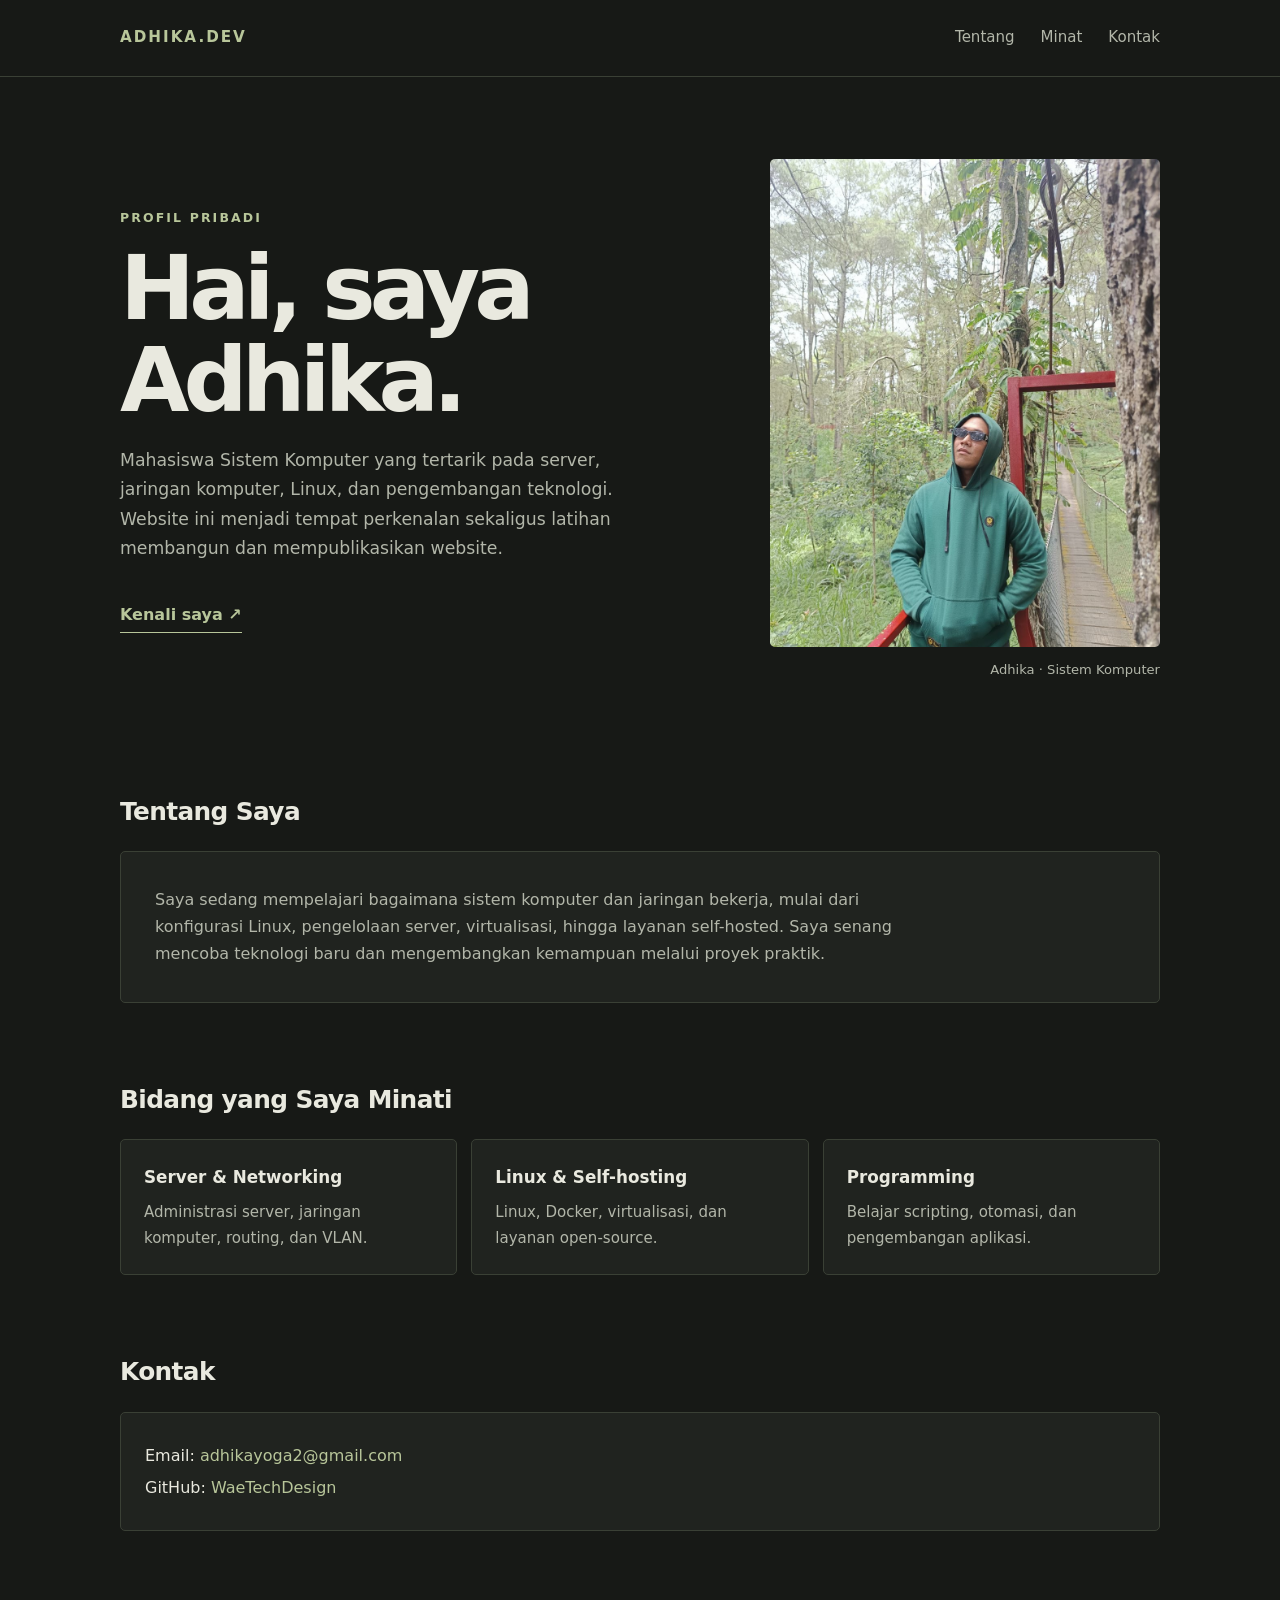
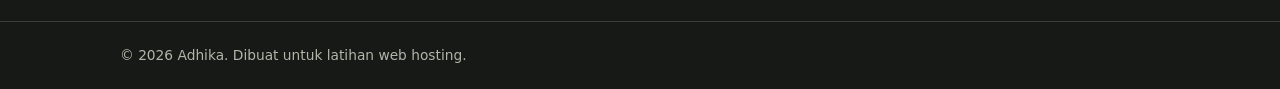
==== index.html @ 1e62a352 "personal profile simple web page" ====
<!DOCTYPE html>
<html lang="id">
<head>
  <meta charset="UTF-8">
  <meta name="viewport" content="width=device-width, initial-scale=1.0">
  <meta name="description" content="Profil pribadi Adhika, mahasiswa Sistem Komputer yang tertarik pada server, jaringan, dan Linux.">
  <title>Adhika — Profil Pribadi</title>
  <style>
    :root {
      color-scheme: dark;
      --bg: #171916;
      --surface: #20231f;
      --surface-soft: #252923;
      --text: #e9e9df;
      --muted: #b2b6a9;
      --accent: #b8c69a;
      --line: #3a4035;
      --max-width: 1040px;
    }
    * { box-sizing: border-box; }
    html { scroll-behavior: smooth; }
    body {
      margin: 0;
      background: var(--bg);
      color: var(--text);
      font-family: Inter, ui-sans-serif, system-ui, -apple-system, "Segoe UI", sans-serif;
      line-height: 1.7;
    }
    a { color: inherit; }
    .container { width: min(var(--max-width), 88%); margin-inline: auto; }
    header { border-bottom: 1px solid var(--line); }
    nav {
      min-height: 76px;
      display: flex;
      align-items: center;
      justify-content: space-between;
      gap: 24px;
    }
    .brand {
      color: var(--accent);
      font-size: .95rem;
      font-weight: 750;
      letter-spacing: .13em;
      text-decoration: none;
    }
    .nav-links { display: flex; gap: 26px; }
    .nav-links a {
      color: var(--muted);
      font-size: .94rem;
      text-decoration: none;
    }
    .nav-links a:hover, .contact-link:hover { color: var(--accent); }
    .hero {
      display: grid;
      grid-template-columns: 1.15fr .85fr;
      align-items: center;
      gap: clamp(36px, 7vw, 84px);
      padding-block: 82px 76px;
    }
    .eyebrow {
      color: var(--accent);
      font-size: .78rem;
      font-weight: 700;
      letter-spacing: .17em;
      text-transform: uppercase;
    }
    h1 {
      margin: 15px 0 20px;
      font-size: clamp(3rem, 7vw, 5.6rem);
      line-height: 1.02;
      letter-spacing: -.065em;
      font-weight: 720;
    }
    .intro {
      max-width: 570px;
      color: var(--muted);
      font-size: 1.08rem;
    }
    .text-link {
      display: inline-block;
      margin-top: 20px;
      padding-bottom: 4px;
      color: var(--accent);
      border-bottom: 1px solid var(--accent);
      text-decoration: none;
      font-weight: 650;
    }
    .portrait-wrap {
      position: relative;
      width: min(100%, 390px);
      justify-self: end;
    }
    .portrait {
      display: block;
      width: 100%;
      aspect-ratio: 4 / 5;
      object-fit: cover;
      object-position: center 43%;
      border-radius: 5px;
      filter: saturate(.82);
    }
    .portrait-caption {
      margin-top: 12px;
      color: var(--muted);
      font-size: .82rem;
      text-align: right;
    }
    section { padding-block: 34px 42px; scroll-margin-top: 24px; }
    .section-heading {
      margin: 0 0 18px;
      font-size: 1.55rem;
      font-weight: 650;
      letter-spacing: -.025em;
    }
    .about, .skill-card, .contact {
      background: var(--surface);
      border: 1px solid var(--line);
      border-radius: 5px;
    }
    .about { padding: clamp(22px, 4vw, 34px); }
    .about p { margin: 0; color: var(--muted); max-width: 790px; }
    .skills {
      display: grid;
      grid-template-columns: repeat(3, 1fr);
      gap: 14px;
    }
    .skill-card { padding: 23px; }
    .skill-card h3 { margin: 0 0 9px; font-size: 1.05rem; }
    .skill-card p { margin: 0; color: var(--muted); font-size: .94rem; }
    .contact { padding: 24px; }
    .contact p { margin: 5px 0; }
    .contact-link { color: var(--accent); text-decoration: none; overflow-wrap: anywhere; }
    footer {
      margin-top: 48px;
      padding-block: 22px;
      border-top: 1px solid var(--line);
      color: var(--muted);
      font-size: .86rem;
    }
    @media (max-width: 720px) {
      .container { width: min(100% - 36px, var(--max-width)); }
      nav { align-items: flex-start; flex-direction: column; justify-content: center; padding-block: 18px; gap: 12px; }
      .nav-links { flex-wrap: wrap; gap: 18px; }
      .hero { grid-template-columns: 1fr; padding-block: 55px 42px; gap: 30px; }
      .portrait-wrap { width: min(100%, 360px); justify-self: start; }
      .portrait-caption { text-align: left; }
      .skills { grid-template-columns: 1fr; }
      section { padding-block: 25px 30px; }
    }
  </style>
</head>
<body>
  <header>
    <nav class="container" aria-label="Navigasi utama">
      <a class="brand" href="#">ADHIKA.DEV</a>
      <div class="nav-links">
        <a href="#tentang">Tentang</a>
        <a href="#minat">Minat</a>
        <a href="#kontak">Kontak</a>
      </div>
    </nav>
  </header>

  <main class="container">
    <div class="hero">
      <div>
        <div class="eyebrow">Profil Pribadi</div>
        <h1>Hai, saya<br>Adhika.</h1>
        <p class="intro">Mahasiswa Sistem Komputer yang tertarik pada server, jaringan komputer, Linux, dan pengembangan teknologi. Website ini menjadi tempat perkenalan sekaligus latihan membangun dan mempublikasikan website.</p>
        <a class="text-link" href="#tentang">Kenali saya <span aria-hidden="true">↗</span></a>
      </div>
      <div class="portrait-wrap">
        <img class="portrait" src="assets/adhika-profile.jpg" alt="Foto profil Adhika di area hutan">
        <div class="portrait-caption">Adhika · Sistem Komputer</div>
      </div>
    </div>

    <section id="tentang">
      <h2 class="section-heading">Tentang Saya</h2>
      <div class="about">
        <p>Saya sedang mempelajari bagaimana sistem komputer dan jaringan bekerja, mulai dari konfigurasi Linux, pengelolaan server, virtualisasi, hingga layanan self-hosted. Saya senang mencoba teknologi baru dan mengembangkan kemampuan melalui proyek praktik.</p>
      </div>
    </section>

    <section id="minat">
      <h2 class="section-heading">Bidang yang Saya Minati</h2>
      <div class="skills">
        <article class="skill-card">
          <h3>Server &amp; Networking</h3>
          <p>Administrasi server, jaringan komputer, routing, dan VLAN.</p>
        </article>
        <article class="skill-card">
          <h3>Linux &amp; Self-hosting</h3>
          <p>Linux, Docker, virtualisasi, dan layanan open-source.</p>
        </article>
        <article class="skill-card">
          <h3>Programming</h3>
          <p>Belajar scripting, otomasi, dan pengembangan aplikasi.</p>
        </article>
      </div>
    </section>

    <section id="kontak">
      <h2 class="section-heading">Kontak</h2>
      <div class="contact">
        <p>Email: <a class="contact-link" href="mailto:adhikayoga2@gmail.com">adhikayoga2@gmail.com</a></p>
        <p>GitHub: <a class="contact-link" href="https://github.com/WaeTechDesign" target="_blank" rel="noopener noreferrer">WaeTechDesign</a></p>
      </div>
    </section>
  </main>

  <footer>
    <div class="container">© <span id="year"></span> Adhika. Dibuat untuk latihan web hosting.</div>
  </footer>
  <script>document.getElementById("year").textContent = new Date().getFullYear();</script>
</body>
</html>
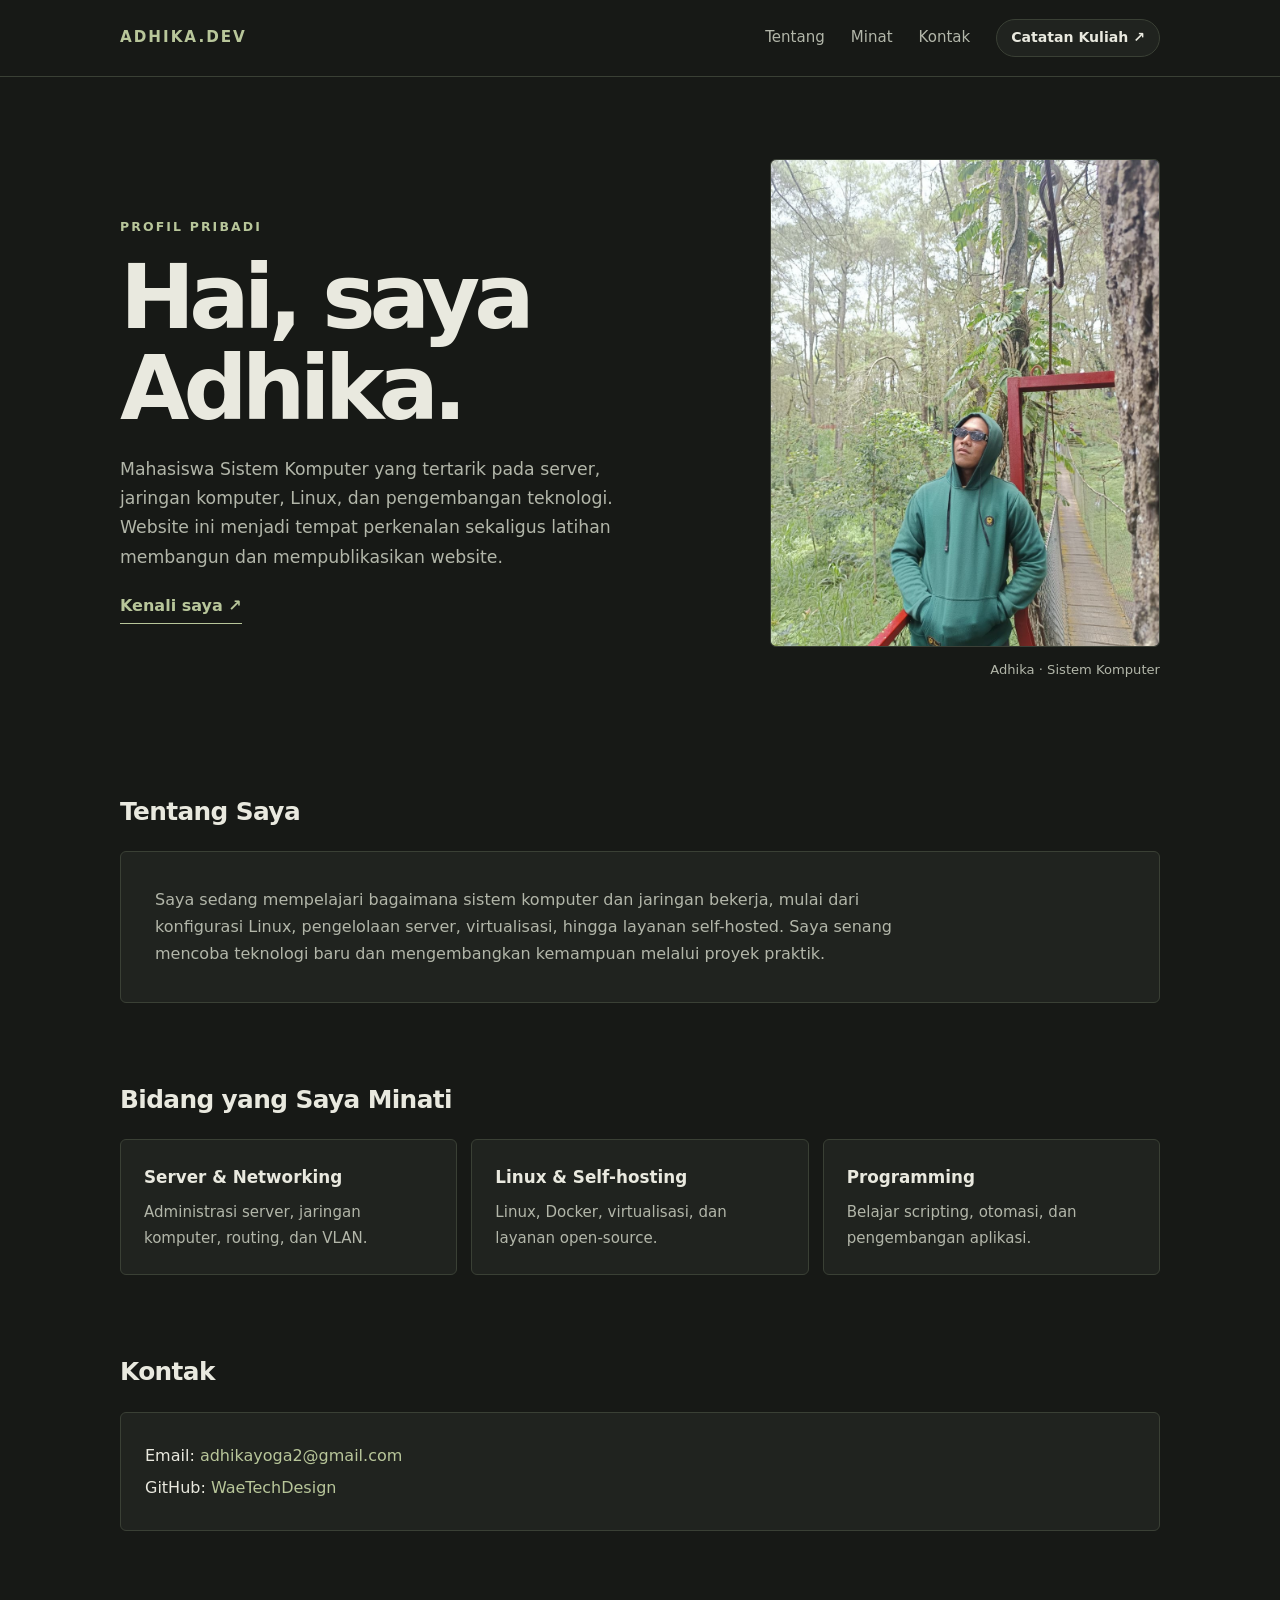
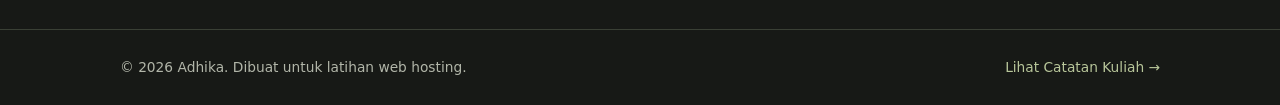
==== commit cf1c5acb: "Update website profile and course notes Add course notes page and update website assets" ====
--- a/index.html
+++ b/index.html
@@ -4,159 +4,19 @@
   <meta charset="UTF-8">
   <meta name="viewport" content="width=device-width, initial-scale=1.0">
   <meta name="description" content="Profil pribadi Adhika, mahasiswa Sistem Komputer yang tertarik pada server, jaringan, dan Linux.">
-  <title>Adhika — Profil Pribadi</title>
-  <style>
-    :root {
-      color-scheme: dark;
-      --bg: #171916;
-      --surface: #20231f;
-      --surface-soft: #252923;
-      --text: #e9e9df;
-      --muted: #b2b6a9;
-      --accent: #b8c69a;
-      --line: #3a4035;
-      --max-width: 1040px;
-    }
-    * { box-sizing: border-box; }
-    html { scroll-behavior: smooth; }
-    body {
-      margin: 0;
-      background: var(--bg);
-      color: var(--text);
-      font-family: Inter, ui-sans-serif, system-ui, -apple-system, "Segoe UI", sans-serif;
-      line-height: 1.7;
-    }
-    a { color: inherit; }
-    .container { width: min(var(--max-width), 88%); margin-inline: auto; }
-    header { border-bottom: 1px solid var(--line); }
-    nav {
-      min-height: 76px;
-      display: flex;
-      align-items: center;
-      justify-content: space-between;
-      gap: 24px;
-    }
-    .brand {
-      color: var(--accent);
-      font-size: .95rem;
-      font-weight: 750;
-      letter-spacing: .13em;
-      text-decoration: none;
-    }
-    .nav-links { display: flex; gap: 26px; }
-    .nav-links a {
-      color: var(--muted);
-      font-size: .94rem;
-      text-decoration: none;
-    }
-    .nav-links a:hover, .contact-link:hover { color: var(--accent); }
-    .hero {
-      display: grid;
-      grid-template-columns: 1.15fr .85fr;
-      align-items: center;
-      gap: clamp(36px, 7vw, 84px);
-      padding-block: 82px 76px;
-    }
-    .eyebrow {
-      color: var(--accent);
-      font-size: .78rem;
-      font-weight: 700;
-      letter-spacing: .17em;
-      text-transform: uppercase;
-    }
-    h1 {
-      margin: 15px 0 20px;
-      font-size: clamp(3rem, 7vw, 5.6rem);
-      line-height: 1.02;
-      letter-spacing: -.065em;
-      font-weight: 720;
-    }
-    .intro {
-      max-width: 570px;
-      color: var(--muted);
-      font-size: 1.08rem;
-    }
-    .text-link {
-      display: inline-block;
-      margin-top: 20px;
-      padding-bottom: 4px;
-      color: var(--accent);
-      border-bottom: 1px solid var(--accent);
-      text-decoration: none;
-      font-weight: 650;
-    }
-    .portrait-wrap {
-      position: relative;
-      width: min(100%, 390px);
-      justify-self: end;
-    }
-    .portrait {
-      display: block;
-      width: 100%;
-      aspect-ratio: 4 / 5;
-      object-fit: cover;
-      object-position: center 43%;
-      border-radius: 5px;
-      filter: saturate(.82);
-    }
-    .portrait-caption {
-      margin-top: 12px;
-      color: var(--muted);
-      font-size: .82rem;
-      text-align: right;
-    }
-    section { padding-block: 34px 42px; scroll-margin-top: 24px; }
-    .section-heading {
-      margin: 0 0 18px;
-      font-size: 1.55rem;
-      font-weight: 650;
-      letter-spacing: -.025em;
-    }
-    .about, .skill-card, .contact {
-      background: var(--surface);
-      border: 1px solid var(--line);
-      border-radius: 5px;
-    }
-    .about { padding: clamp(22px, 4vw, 34px); }
-    .about p { margin: 0; color: var(--muted); max-width: 790px; }
-    .skills {
-      display: grid;
-      grid-template-columns: repeat(3, 1fr);
-      gap: 14px;
-    }
-    .skill-card { padding: 23px; }
-    .skill-card h3 { margin: 0 0 9px; font-size: 1.05rem; }
-    .skill-card p { margin: 0; color: var(--muted); font-size: .94rem; }
-    .contact { padding: 24px; }
-    .contact p { margin: 5px 0; }
-    .contact-link { color: var(--accent); text-decoration: none; overflow-wrap: anywhere; }
-    footer {
-      margin-top: 48px;
-      padding-block: 22px;
-      border-top: 1px solid var(--line);
-      color: var(--muted);
-      font-size: .86rem;
-    }
-    @media (max-width: 720px) {
-      .container { width: min(100% - 36px, var(--max-width)); }
-      nav { align-items: flex-start; flex-direction: column; justify-content: center; padding-block: 18px; gap: 12px; }
-      .nav-links { flex-wrap: wrap; gap: 18px; }
-      .hero { grid-template-columns: 1fr; padding-block: 55px 42px; gap: 30px; }
-      .portrait-wrap { width: min(100%, 360px); justify-self: start; }
-      .portrait-caption { text-align: left; }
-      .skills { grid-template-columns: 1fr; }
-      section { padding-block: 25px 30px; }
-    }
-  </style>
+  <title>Adhika &mdash; Profil Pribadi</title>
+  <link rel="stylesheet" href="style.css">
+  <script src="script.js" defer></script>
 </head>
 <body>
   <header>
     <nav class="container" aria-label="Navigasi utama">
-      <a class="brand" href="#">ADHIKA.DEV</a>
+      <a class="brand" href="index.html">ADHIKA.DEV</a>
       <div class="nav-links">
         <a href="#tentang">Tentang</a>
         <a href="#minat">Minat</a>
         <a href="#kontak">Kontak</a>
+        <a href="kuliah.html" class="nav-pill">Catatan Kuliah &#x2197;</a>
       </div>
     </nav>
   </header>
@@ -210,8 +70,10 @@
   </main>
 
   <footer>
-    <div class="container">© <span id="year"></span> Adhika. Dibuat untuk latihan web hosting.</div>
+    <div class="container">
+      <div>&copy; <span id="year"></span> Adhika. Dibuat untuk latihan web hosting.</div>
+      <div><a href="kuliah.html" class="contact-link">Lihat Catatan Kuliah &rarr;</a></div>
+    </div>
   </footer>
-  <script>document.getElementById("year").textContent = new Date().getFullYear();</script>
 </body>
 </html>
--- a/style.css
+++ b/style.css
@@ -0,0 +1,552 @@
+:root {
+  color-scheme: dark;
+  --bg: #171916;
+  --surface: #20231f;
+  --surface-soft: #252923;
+  --text: #e9e9df;
+  --muted: #b2b6a9;
+  --accent: #b8c69a;
+  --accent-soft: rgba(184, 198, 154, 0.12);
+  --line: #3a4035;
+  --line-soft: #2c3127;
+  --max-width: 1040px;
+}
+
+* {
+  box-sizing: border-box;
+}
+
+html {
+  scroll-behavior: smooth;
+}
+
+body {
+  margin: 0;
+  background: var(--bg);
+  color: var(--text);
+  font-family: Inter, ui-sans-serif, system-ui, -apple-system, "Segoe UI", sans-serif;
+  line-height: 1.7;
+}
+
+a {
+  color: inherit;
+}
+
+.container {
+  width: min(var(--max-width), 88%);
+  margin-inline: auto;
+}
+
+header {
+  border-bottom: 1px solid var(--line);
+  background: var(--bg);
+}
+
+nav {
+  min-height: 76px;
+  display: flex;
+  align-items: center;
+  justify-content: space-between;
+  gap: 24px;
+}
+
+.brand {
+  color: var(--accent);
+  font-size: .95rem;
+  font-weight: 750;
+  letter-spacing: .13em;
+  text-decoration: none;
+  transition: opacity 0.2s ease;
+}
+
+.brand:hover {
+  opacity: 0.85;
+}
+
+.nav-links {
+  display: flex;
+  align-items: center;
+  gap: 26px;
+}
+
+.nav-links a {
+  color: var(--muted);
+  font-size: .94rem;
+  text-decoration: none;
+  transition: color 0.2s ease;
+}
+
+.nav-links a:hover,
+.nav-links a.active,
+.contact-link:hover {
+  color: var(--accent);
+}
+
+.nav-pill {
+  background: var(--surface);
+  border: 1px solid var(--line);
+  padding: 6px 14px;
+  border-radius: 999px;
+  color: var(--text) !important;
+  font-weight: 600;
+  font-size: 0.88rem !important;
+  transition: all 0.2s ease !important;
+}
+
+.nav-pill:hover,
+.nav-pill.active {
+  background: var(--accent-soft);
+  border-color: var(--accent);
+  color: var(--accent) !important;
+}
+
+.hero {
+  display: grid;
+  grid-template-columns: 1.15fr .85fr;
+  align-items: center;
+  gap: clamp(36px, 7vw, 84px);
+  padding-block: 82px 76px;
+}
+
+.page-header {
+  padding-block: 64px 36px;
+  border-bottom: 1px solid var(--line);
+  margin-bottom: 32px;
+}
+
+.eyebrow {
+  color: var(--accent);
+  font-size: .78rem;
+  font-weight: 700;
+  letter-spacing: .17em;
+  text-transform: uppercase;
+}
+
+h1 {
+  margin: 15px 0 20px;
+  font-size: clamp(3rem, 7vw, 5.6rem);
+  line-height: 1.02;
+  letter-spacing: -.065em;
+  font-weight: 720;
+}
+
+.page-title {
+  font-size: clamp(2.2rem, 5vw, 3.4rem);
+  line-height: 1.1;
+  letter-spacing: -.04em;
+  margin: 12px 0 16px;
+}
+
+.intro {
+  max-width: 620px;
+  color: var(--muted);
+  font-size: 1.08rem;
+  margin: 0;
+}
+
+.text-link {
+  display: inline-block;
+  margin-top: 20px;
+  padding-bottom: 4px;
+  color: var(--accent);
+  border-bottom: 1px solid var(--accent);
+  text-decoration: none;
+  font-weight: 650;
+  transition: opacity 0.2s ease;
+}
+
+.text-link:hover {
+  opacity: 0.85;
+}
+
+.portrait-wrap {
+  position: relative;
+  width: min(100%, 390px);
+  justify-self: end;
+}
+
+.portrait {
+  display: block;
+  width: 100%;
+  aspect-ratio: 4 / 5;
+  object-fit: cover;
+  object-position: center 43%;
+  border-radius: 6px;
+  filter: saturate(.82);
+  border: 1px solid var(--line);
+}
+
+.portrait-caption {
+  margin-top: 12px;
+  color: var(--muted);
+  font-size: .82rem;
+  text-align: right;
+}
+
+section {
+  padding-block: 34px 42px;
+  scroll-margin-top: 80px;
+}
+
+.content-section {
+  background: var(--surface);
+  border: 1px solid var(--line);
+  border-radius: 8px;
+  padding: clamp(22px, 4vw, 36px);
+  margin-bottom: 28px;
+  scroll-margin-top: 84px;
+}
+
+.section-heading {
+  margin: 0 0 18px;
+  font-size: 1.55rem;
+  font-weight: 650;
+  letter-spacing: -.025em;
+}
+
+h2 {
+  font-size: 1.6rem;
+  margin: 0 0 12px;
+  letter-spacing: -.02em;
+  color: var(--text);
+}
+
+h3 {
+  font-size: 1.12rem;
+  color: var(--accent);
+  margin: 24px 0 12px;
+  font-weight: 650;
+}
+
+.about,
+.skill-card,
+.contact {
+  background: var(--surface);
+  border: 1px solid var(--line);
+  border-radius: 6px;
+}
+
+.about {
+  padding: clamp(22px, 4vw, 34px);
+}
+
+.about p {
+  margin: 0;
+  color: var(--muted);
+  max-width: 790px;
+}
+
+.skills {
+  display: grid;
+  grid-template-columns: repeat(3, 1fr);
+  gap: 14px;
+}
+
+.skill-card {
+  padding: 23px;
+  transition: transform 0.2s ease, border-color 0.2s ease;
+}
+
+.skill-card:hover {
+  border-color: var(--accent);
+  transform: translateY(-2px);
+}
+
+.skill-card h3 {
+  margin: 0 0 9px;
+  font-size: 1.05rem;
+  color: var(--text);
+}
+
+.skill-card p {
+  margin: 0;
+  color: var(--muted);
+  font-size: .94rem;
+}
+
+.contact {
+  padding: 24px;
+}
+
+.contact p {
+  margin: 5px 0;
+}
+
+.contact-link {
+  color: var(--accent);
+  text-decoration: none;
+  overflow-wrap: anywhere;
+}
+
+.topic-nav {
+  position: sticky;
+  top: 0;
+  z-index: 20;
+  background: rgba(23, 25, 22, 0.92);
+  backdrop-filter: blur(12px);
+  -webkit-backdrop-filter: blur(12px);
+  border-bottom: 1px solid var(--line);
+  padding-block: 10px;
+  margin-bottom: 32px;
+}
+
+.topic-nav-inner {
+  display: flex;
+  align-items: center;
+  gap: 10px;
+  overflow-x: auto;
+  scrollbar-width: thin;
+  padding-bottom: 2px;
+}
+
+.topic-pill {
+  white-space: nowrap;
+  text-decoration: none;
+  color: var(--muted);
+  font-size: 0.86rem;
+  padding: 6px 14px;
+  border-radius: 999px;
+  border: 1px solid var(--line);
+  background: var(--surface);
+  transition: all 0.2s ease;
+}
+
+.topic-pill:hover,
+.topic-pill.active {
+  color: var(--accent);
+  border-color: var(--accent);
+  background: var(--surface-soft);
+}
+
+.cards {
+  display: grid;
+  grid-template-columns: repeat(auto-fit, minmax(240px, 1fr));
+  gap: 14px;
+  margin-top: 12px;
+}
+
+.memo-card {
+  background: var(--surface-soft);
+  border: 1px solid var(--line);
+  border-radius: 6px;
+  padding: 20px;
+  display: flex;
+  flex-direction: column;
+  transition: transform 0.2s ease, border-color 0.2s ease;
+}
+
+.memo-card:hover {
+  border-color: var(--accent);
+  transform: translateY(-2px);
+}
+
+.memo-card h3 {
+  margin: 0 0 10px;
+  font-size: 1.05rem;
+  color: var(--text);
+}
+
+.memo-card p {
+  margin: 0 0 10px;
+  color: var(--muted);
+  font-size: 0.94rem;
+  line-height: 1.65;
+}
+
+.memo-card p:last-child {
+  margin-bottom: 0;
+}
+
+.memo-card b {
+  color: var(--text);
+}
+
+
+.two-cols {
+  display: grid;
+  grid-template-columns: repeat(auto-fit, minmax(280px, 1fr));
+  gap: 18px;
+  margin-top: 18px;
+}
+
+.col-box {
+  background: var(--surface-soft);
+  border: 1px solid var(--line);
+  border-radius: 6px;
+  padding: 22px 24px;
+}
+
+.col-box h3 {
+  margin-top: 0;
+  font-size: 1.15rem;
+  padding-bottom: 8px;
+  border-bottom: 1px solid var(--line);
+}
+
+/* Lists */
+ol, ul {
+  padding-left: 20px;
+  color: var(--muted);
+}
+
+li {
+  margin-block: 8px;
+  line-height: 1.65;
+}
+
+li b {
+  color: var(--text);
+}
+
+.note,
+.summary {
+  padding: 15px 20px;
+  border-radius: 6px;
+  margin-top: 20px;
+  font-size: 0.95rem;
+  line-height: 1.65;
+}
+
+.note {
+  background: rgba(184, 198, 154, 0.08);
+  border: 1px solid rgba(184, 198, 154, 0.25);
+  border-left: 4px solid var(--accent);
+  color: var(--text);
+}
+
+.summary {
+  background: var(--surface-soft);
+  border: 1px solid var(--line);
+  border-left: 4px solid var(--accent);
+  color: var(--text);
+}
+
+.tag {
+  display: inline-block;
+  background: var(--accent-soft);
+  color: var(--accent);
+  border: 1px solid rgba(184, 198, 154, 0.3);
+  padding: 4px 10px;
+  border-radius: 4px;
+  font-size: 0.75rem;
+  font-weight: 700;
+  letter-spacing: 0.08em;
+  text-transform: uppercase;
+  margin-bottom: 10px;
+}
+
+.muted {
+  color: var(--muted);
+  font-size: 0.88rem;
+  margin-top: 14px;
+}
+
+.table-wrap {
+  overflow-x: auto;
+  margin-block: 16px;
+  border-radius: 6px;
+  border: 1px solid var(--line);
+}
+
+table {
+  border-collapse: collapse;
+  width: 100%;
+  min-width: 540px;
+}
+
+th, td {
+  padding: 13px 16px;
+  text-align: left;
+  vertical-align: top;
+  border-bottom: 1px solid var(--line);
+}
+
+tr:last-child td {
+  border-bottom: none;
+}
+
+th {
+  background: var(--surface-soft);
+  color: var(--accent);
+  font-weight: 650;
+  font-size: 0.92rem;
+  letter-spacing: 0.03em;
+}
+
+td {
+  color: var(--muted);
+  font-size: 0.94rem;
+  background: var(--surface);
+}
+
+td b {
+  color: var(--text);
+}
+
+footer {
+  margin-top: 56px;
+  padding-block: 26px;
+  border-top: 1px solid var(--line);
+  color: var(--muted);
+  font-size: .86rem;
+}
+
+footer .container {
+  display: flex;
+  justify-content: space-between;
+  align-items: center;
+  flex-wrap: wrap;
+  gap: 12px;
+}
+
+@media (max-width: 720px) {
+  .container {
+    width: min(100% - 36px, var(--max-width));
+  }
+
+  nav {
+    align-items: flex-start;
+    flex-direction: column;
+    justify-content: center;
+    padding-block: 18px;
+    gap: 12px;
+  }
+
+  .nav-links {
+    flex-wrap: wrap;
+    gap: 14px;
+    width: 100%;
+  }
+
+  .hero {
+    grid-template-columns: 1fr;
+    padding-block: 55px 42px;
+    gap: 30px;
+  }
+
+  .page-header {
+    padding-block: 45px 26px;
+  }
+
+  .portrait-wrap {
+    width: min(100%, 360px);
+    justify-self: start;
+  }
+
+  .portrait-caption {
+    text-align: left;
+  }
+
+  .skills {
+    grid-template-columns: 1fr;
+  }
+
+  section {
+    padding-block: 25px 30px;
+  }
+
+  footer .container {
+    flex-direction: column;
+    align-items: flex-start;
+  }
+}
